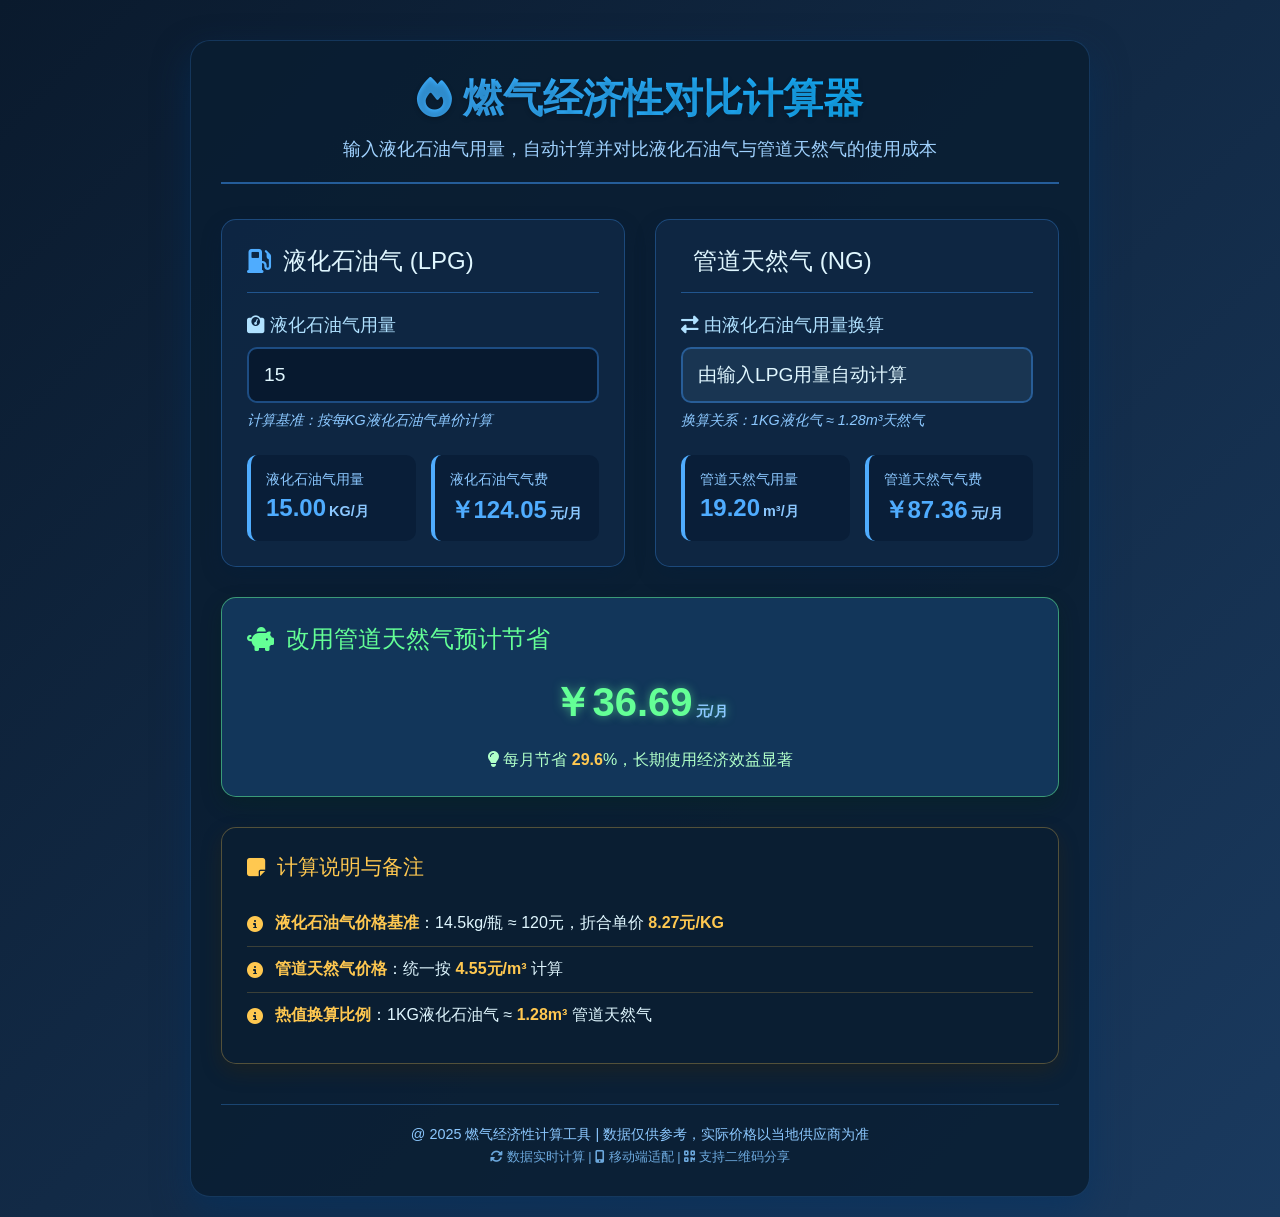
==== index.html @ 057650eb "Add files via upload" ====
<!DOCTYPE html>
<html lang="zh-CN">
<head>
    <meta http-equiv="Content-Type" content="text/html; charset=utf-8" />
    <meta charset="utf-8">
    <!-- 上面一行是标准写法，下面一行是针对旧IE的强声明 -->
    <!--[if IE]><meta http-equiv="X-UA-Compatible" content="IE=edge,chrome=1"><![endif]-->
    <meta name="viewport" content="width=device-width, initial-scale=1.0">
    <title>燃气经济性对比计算器</title>
    <link rel="stylesheet" href="https://cdnjs.cloudflare.com/ajax/libs/font-awesome/6.4.0/css/all.min.css">
    <!-- 引入外部CSS文件 -->
    <link rel="stylesheet" href="style.css">
</head>
<body>
    <div class="container">
        <div class="header">
            <h1><i class="fas fa-fire"></i> 燃气经济性对比计算器</h1>
            <p>输入液化石油气用量，自动计算并对比液化石油气与管道天然气的使用成本</p>
        </div>
        
        <div class="calculator-grid">
            <div class="card">
                <div class="card-title">
                    <i class="fas fa-gas-pump"></i> 液化石油气 (LPG)
                </div>
                
                <div class="input-group">
                    <label for="lpgAmount"><i class="fas fa-weight"></i> 液化石油气用量</label>
                    <input type="number" id="lpgAmount" placeholder="请输入每月使用量（KG）" min="0" step="0.1">
                    <div class="formula-note">计算基准：按每KG液化石油气单价计算</div>
                </div>
                
                <div class="result-grid">
                    <div class="result-item">
                        <div class="result-label">液化石油气用量</div>
                        <div class="result-value"><span id="lpgAmountResult">0</span><span class="result-unit">KG/月</span></div>
                    </div>
                    <div class="result-item">
                        <div class="result-label">液化石油气气费</div>
                        <div class="result-value">￥<span id="lpgCostResult">0.00</span><span class="result-unit">元/月</span></div>
                    </div>
                </div>
            </div>
            
            <div class="card">
                <div class="card-title">
                    <i class="fas fa-pipe"></i> 管道天然气 (NG)
                </div>
                
                <div class="input-group">
                    <label><i class="fas fa-exchange-alt"></i> 由液化石油气用量换算</label>
                    <input type="text" value="由输入LPG用量自动计算" disabled style="background: rgba(30, 60, 90, 0.7);">
                    <div class="formula-note">换算关系：1KG液化气 ≈ 1.28m³天然气</div>
                </div>
                
                <div class="result-grid">
                    <div class="result-item">
                        <div class="result-label">管道天然气用量</div>
                        <div class="result-value"><span id="ngAmountResult">0</span><span class="result-unit">m³/月</span></div>
                    </div>
                    <div class="result-item">
                        <div class="result-label">管道天然气气费</div>
                        <div class="result-value">￥<span id="ngCostResult">0.00</span><span class="result-unit">元/月</span></div>
                    </div>
                </div>
            </div>
        </div>
        
        <div class="savings-card">
            <div class="savings-title">
                <i class="fas fa-piggy-bank"></i> 改用管道天然气预计节省
            </div>
            <div class="savings-value">￥<span id="savingsResult">0.00</span><span class="result-unit">元/月</span></div>
            <div style="text-align: center; color: #b0ffc8;">
                <i class="fas fa-lightbulb"></i> 每月节省 <span class="highlight" id="savingsPercent">0</span>%，长期使用经济效益显著
            </div>
        </div>
        
        <div class="notes">
            <div class="notes-title">
                <i class="fas fa-sticky-note"></i> 计算说明与备注
            </div>
            <ul class="notes-list">
                <li>
                    <i class="fas fa-info-circle"></i>
                    <div>
                        <span class="highlight">液化石油气价格基准</span>：14.5kg/瓶 ≈ 120元，折合单价 <span class="highlight">8.27元/KG</span>
                    </div>
                </li>
                <li>
                    <i class="fas fa-info-circle"></i>
                    <div>
                        <span class="highlight">管道天然气价格</span>：统一按 <span class="highlight">4.55元/m³</span> 计算
                    </div>
                </li>
                <li>
                    <i class="fas fa-info-circle"></i>
                    <div>
                        <span class="highlight">热值换算比例</span>：1KG液化石油气 ≈ <span class="highlight">1.28m³</span> 管道天然气
                    </div>
                </li>
            </ul>
        </div>
        
        <div class="footer">
            <p>@ 2025 燃气经济性计算工具 | 数据仅供参考，实际价格以当地供应商为准</p>
            <p style="margin-top: 5px; font-size: 0.8rem; color: #6ca8dd;">
                <i class="fas fa-sync-alt"></i> 数据实时计算 | <i class="fas fa-mobile-alt"></i> 移动端适配 | <i class="fas fa-qrcode"></i> 支持二维码分享
            </p>
        </div>
    </div>

    <!-- 引入外部JavaScript文件 -->
    <script src="script.js"></script>
</body>
</html>
---- style.css ----
* {
    margin: 0;
    padding: 0;
    box-sizing: border-box;
    font-family: 'Segoe UI', 'Microsoft YaHei', sans-serif;
}

body {
    background: linear-gradient(135deg, #0a1a2d 0%, #1a3a5f 100%);
    color: #e0f7ff;
    min-height: 100vh;
    padding: 20px;
    display: flex;
    flex-direction: column;
    align-items: center;
}

.container {
    width: 100%;
    max-width: 900px;
    background: rgba(10, 30, 50, 0.85);
    border-radius: 20px;
    padding: 30px;
    box-shadow: 0 15px 35px rgba(0, 50, 100, 0.5);
    border: 1px solid rgba(64, 156, 255, 0.2);
    margin-top: 20px;
}

.header {
    text-align: center;
    margin-bottom: 35px;
    padding-bottom: 20px;
    border-bottom: 2px solid rgba(64, 156, 255, 0.5);
}

.header h1 {
    font-size: 2.5rem;
    margin-bottom: 10px;
    background: linear-gradient(90deg, #4facfe 0%, #00b3ff 100%);
    -webkit-background-clip: text;
    background-clip: text;
    color: transparent;
    text-shadow: 0 2px 5px rgba(0, 0, 0, 0.2);
}

.header p {
    color: #a0d2ff;
    font-size: 1.1rem;
    max-width: 700px;
    margin: 0 auto;
    line-height: 1.5;
}

.calculator-grid {
    display: grid;
    grid-template-columns: repeat(auto-fit, minmax(400px, 1fr));
    gap: 30px;
    margin-bottom: 30px;
}

.card {
    background: rgba(15, 40, 70, 0.8);
    border-radius: 15px;
    padding: 25px;
    border: 1px solid rgba(64, 156, 255, 0.3);
    transition: all 0.3s ease;
    box-shadow: 0 8px 20px rgba(0, 30, 60, 0.3);
}

.card:hover {
    transform: translateY(-5px);
    border-color: rgba(64, 156, 255, 0.6);
    box-shadow: 0 12px 25px rgba(0, 40, 80, 0.4);
}

.card-title {
    display: flex;
    align-items: center;
    font-size: 1.5rem;
    margin-bottom: 20px;
    padding-bottom: 15px;
    border-bottom: 1px solid rgba(64, 156, 255, 0.4);
}

.card-title i {
    margin-right: 12px;
    color: #4facfe;
}

.input-group {
    margin-bottom: 25px;
}

.input-group label {
    display: block;
    margin-bottom: 10px;
    color: #b0e1ff;
    font-weight: 500;
    font-size: 1.1rem;
}

.input-group input {
    width: 100%;
    padding: 15px;
    background: rgba(5, 20, 40, 0.7);
    border: 2px solid rgba(64, 156, 255, 0.4);
    border-radius: 10px;
    color: #e0f7ff;
    font-size: 1.2rem;
    transition: all 0.3s;
}

.input-group input:focus {
    outline: none;
    border-color: #4facfe;
    box-shadow: 0 0 0 3px rgba(79, 172, 254, 0.2);
}

.result-grid {
    display: grid;
    grid-template-columns: repeat(2, 1fr);
    gap: 15px;
    margin-top: 20px;
}

.result-item {
    background: rgba(5, 25, 50, 0.6);
    padding: 15px;
    border-radius: 10px;
    border-left: 4px solid #4facfe;
}

.result-label {
    font-size: 0.9rem;
    color: #8cc8ff;
    margin-bottom: 5px;
}

.result-value {
    font-size: 1.5rem;
    font-weight: 700;
    color: #4facfe;
}

.result-unit {
    font-size: 0.9rem;
    color: #8cc8ff;
    margin-left: 3px;
}

.savings-card {
    background: rgba(20, 60, 100, 0.8);
    border-radius: 15px;
    padding: 25px;
    border: 1px solid rgba(100, 255, 150, 0.3);
    margin-bottom: 30px;
    box-shadow: 0 8px 20px rgba(0, 40, 20, 0.3);
}

.savings-title {
    color: #64ff96;
    font-size: 1.5rem;
    margin-bottom: 20px;
    display: flex;
    align-items: center;
}

.savings-title i {
    margin-right: 12px;
}

.savings-value {
    font-size: 2.5rem;
    font-weight: 800;
    text-align: center;
    margin: 20px 0;
    color: #64ff96;
    text-shadow: 0 0 10px rgba(100, 255, 150, 0.5);
}

.notes {
    background: rgba(10, 30, 50, 0.9);
    border-radius: 15px;
    padding: 25px;
    border: 1px solid rgba(255, 200, 80, 0.3);
    box-shadow: 0 8px 20px rgba(60, 40, 0, 0.3);
}

.notes-title {
    color: #ffc850;
    font-size: 1.3rem;
    margin-bottom: 20px;
    display: flex;
    align-items: center;
}

.notes-title i {
    margin-right: 12px;
}

.notes-list {
    list-style-type: none;
}

.notes-list li {
    padding: 12px 0;
    border-bottom: 1px solid rgba(255, 200, 80, 0.2);
    display: flex;
    align-items: flex-start;
}

.notes-list li:last-child {
    border-bottom: none;
}

.notes-list i {
    color: #ffc850;
    margin-right: 12px;
    margin-top: 3px;
}

.footer {
    text-align: center;
    margin-top: 40px;
    color: #8cc8ff;
    font-size: 0.9rem;
    padding-top: 20px;
    border-top: 1px solid rgba(64, 156, 255, 0.3);
    width: 100%;
}

@media (max-width: 768px) {
    .calculator-grid {
        grid-template-columns: 1fr;
    }
    
    .container {
        padding: 20px;
    }
    
    .header h1 {
        font-size: 2rem;
    }
}

@media (max-width: 480px) {
    .result-grid {
        grid-template-columns: 1fr;
    }
    
    .savings-value {
        font-size: 2rem;
    }
}

.highlight {
    color: #ffc850;
    font-weight: 600;
}

.formula-note {
    font-size: 0.9rem;
    color: #8cc8ff;
    margin-top: 8px;
    font-style: italic;
}

/* ��������Ч�� */
@keyframes fadeInUp {
    from {
        opacity: 0;
        transform: translateY(30px);
    }
    to {
        opacity: 1;
        transform: translateY(0);
    }
}

.card, .savings-card, .notes {
    animation: fadeInUp 0.6s ease-out;
}

/* ���ض��� */
.loading {
    display: inline-block;
    width: 20px;
    height: 20px;
    border: 3px solid rgba(255,255,255,.3);
    border-radius: 50%;
    border-top-color: #4facfe;
    animation: spin 1s ease-in-out infinite;
}

@keyframes spin {
    to { transform: rotate(360deg); }
}
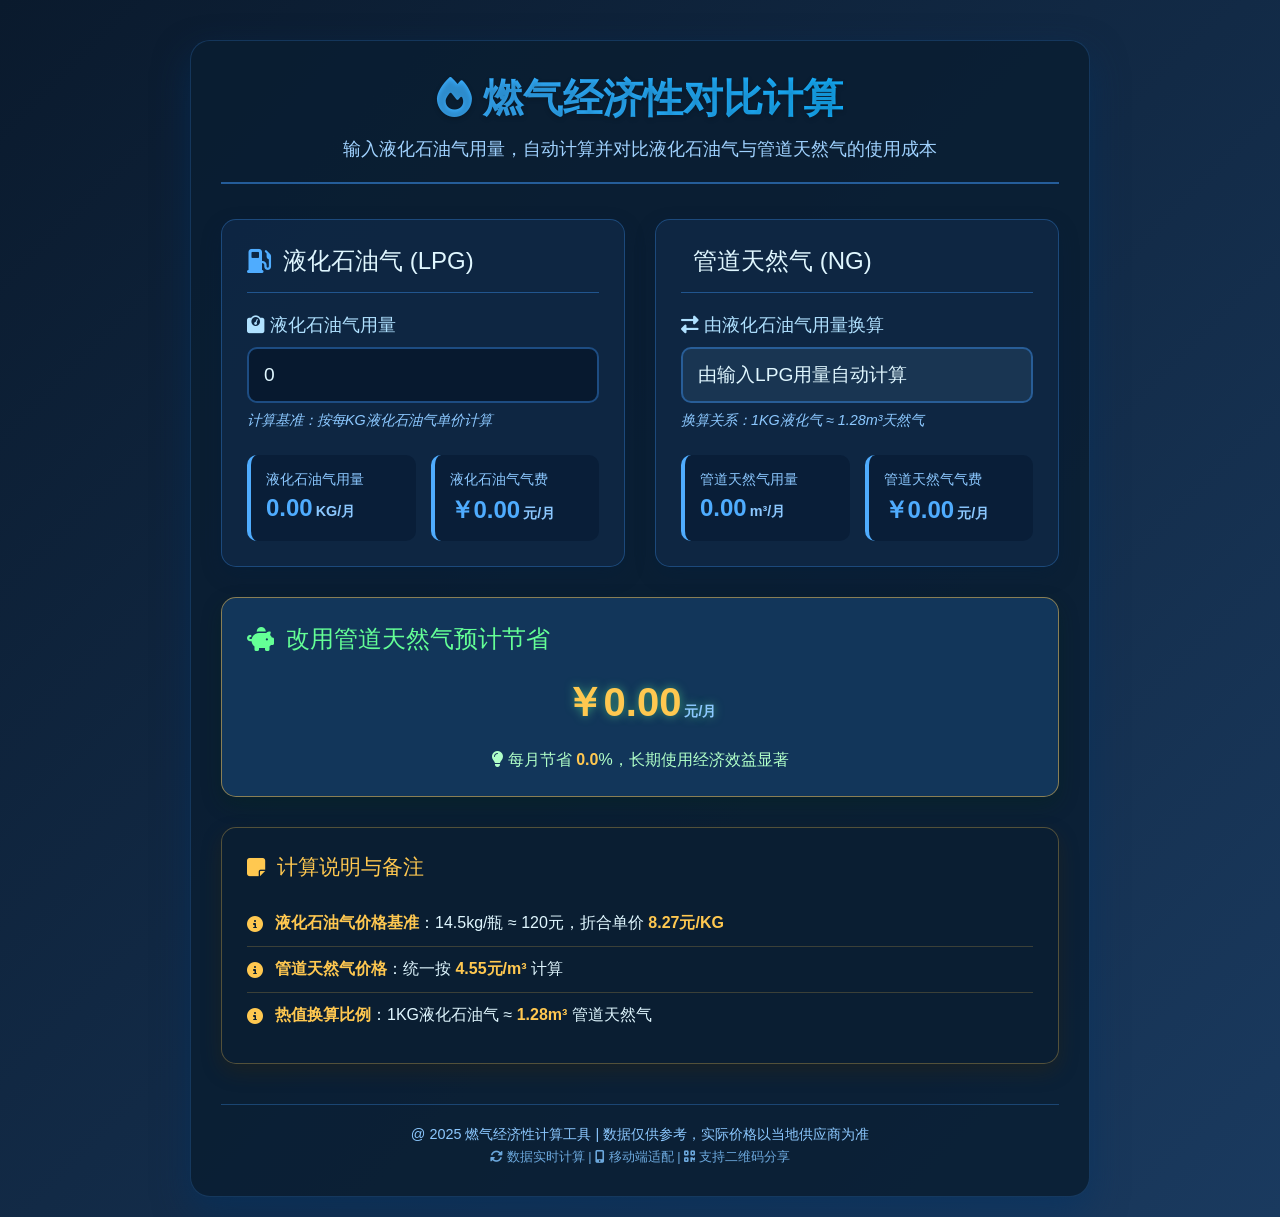
==== commit 3d035cbd: "Add files via upload" ====
--- a/index.html
+++ b/index.html
@@ -6,15 +6,281 @@
     <!-- 上面一行是标准写法，下面一行是针对旧IE的强声明 -->
     <!--[if IE]><meta http-equiv="X-UA-Compatible" content="IE=edge,chrome=1"><![endif]-->
     <meta name="viewport" content="width=device-width, initial-scale=1.0">
-    <title>燃气经济性对比计算器</title>
+    <title>燃气经济性对比计算</title>
     <link rel="stylesheet" href="https://cdnjs.cloudflare.com/ajax/libs/font-awesome/6.4.0/css/all.min.css">
-    <!-- 引入外部CSS文件 -->
-    <link rel="stylesheet" href="style.css">
+    <style>
+        * {
+            margin: 0;
+            padding: 0;
+            box-sizing: border-box;
+            font-family: 'Segoe UI', 'Microsoft YaHei', sans-serif;
+        }
+        
+        body {
+            background: linear-gradient(135deg, #0a1a2d 0%, #1a3a5f 100%);
+            color: #e0f7ff;
+            min-height: 100vh;
+            padding: 20px;
+            display: flex;
+            flex-direction: column;
+            align-items: center;
+        }
+        
+        .container {
+            width: 100%;
+            max-width: 900px;
+            background: rgba(10, 30, 50, 0.85);
+            border-radius: 20px;
+            padding: 30px;
+            box-shadow: 0 15px 35px rgba(0, 50, 100, 0.5);
+            border: 1px solid rgba(64, 156, 255, 0.2);
+            margin-top: 20px;
+        }
+        
+        .header {
+            text-align: center;
+            margin-bottom: 35px;
+            padding-bottom: 20px;
+            border-bottom: 2px solid rgba(64, 156, 255, 0.5);
+        }
+        
+        .header h1 {
+            font-size: 2.5rem;
+            margin-bottom: 10px;
+            background: linear-gradient(90deg, #4facfe 0%, #00b3ff 100%);
+            -webkit-background-clip: text;
+            background-clip: text;
+            color: transparent;
+            text-shadow: 0 2px 5px rgba(0, 0, 0, 0.2);
+        }
+        
+        .header p {
+            color: #a0d2ff;
+            font-size: 1.1rem;
+            max-width: 700px;
+            margin: 0 auto;
+            line-height: 1.5;
+        }
+        
+        .calculator-grid {
+            display: grid;
+            grid-template-columns: repeat(auto-fit, minmax(400px, 1fr));
+            gap: 30px;
+            margin-bottom: 30px;
+        }
+        
+        .card {
+            background: rgba(15, 40, 70, 0.8);
+            border-radius: 15px;
+            padding: 25px;
+            border: 1px solid rgba(64, 156, 255, 0.3);
+            transition: all 0.3s ease;
+            box-shadow: 0 8px 20px rgba(0, 30, 60, 0.3);
+        }
+        
+        .card:hover {
+            transform: translateY(-5px);
+            border-color: rgba(64, 156, 255, 0.6);
+            box-shadow: 0 12px 25px rgba(0, 40, 80, 0.4);
+        }
+        
+        .card-title {
+            display: flex;
+            align-items: center;
+            font-size: 1.5rem;
+            margin-bottom: 20px;
+            padding-bottom: 15px;
+            border-bottom: 1px solid rgba(64, 156, 255, 0.4);
+        }
+        
+        .card-title i {
+            margin-right: 12px;
+            color: #4facfe;
+        }
+        
+        .input-group {
+            margin-bottom: 25px;
+        }
+        
+        .input-group label {
+            display: block;
+            margin-bottom: 10px;
+            color: #b0e1ff;
+            font-weight: 500;
+            font-size: 1.1rem;
+        }
+        
+        .input-group input {
+            width: 100%;
+            padding: 15px;
+            background: rgba(5, 20, 40, 0.7);
+            border: 2px solid rgba(64, 156, 255, 0.4);
+            border-radius: 10px;
+            color: #e0f7ff;
+            font-size: 1.2rem;
+            transition: all 0.3s;
+        }
+        
+        .input-group input:focus {
+            outline: none;
+            border-color: #4facfe;
+            box-shadow: 0 0 0 3px rgba(79, 172, 254, 0.2);
+        }
+        
+        .result-grid {
+            display: grid;
+            grid-template-columns: repeat(2, 1fr);
+            gap: 15px;
+            margin-top: 20px;
+        }
+        
+        .result-item {
+            background: rgba(5, 25, 50, 0.6);
+            padding: 15px;
+            border-radius: 10px;
+            border-left: 4px solid #4facfe;
+        }
+        
+        .result-label {
+            font-size: 0.9rem;
+            color: #8cc8ff;
+            margin-bottom: 5px;
+        }
+        
+        .result-value {
+            font-size: 1.5rem;
+            font-weight: 700;
+            color: #4facfe;
+        }
+        
+        .result-unit {
+            font-size: 0.9rem;
+            color: #8cc8ff;
+            margin-left: 3px;
+        }
+        
+        .savings-card {
+            background: rgba(20, 60, 100, 0.8);
+            border-radius: 15px;
+            padding: 25px;
+            border: 1px solid rgba(100, 255, 150, 0.3);
+            margin-bottom: 30px;
+            box-shadow: 0 8px 20px rgba(0, 40, 20, 0.3);
+        }
+        
+        .savings-title {
+            color: #64ff96;
+            font-size: 1.5rem;
+            margin-bottom: 20px;
+            display: flex;
+            align-items: center;
+        }
+        
+        .savings-title i {
+            margin-right: 12px;
+        }
+        
+        .savings-value {
+            font-size: 2.5rem;
+            font-weight: 800;
+            text-align: center;
+            margin: 20px 0;
+            color: #64ff96;
+            text-shadow: 0 0 10px rgba(100, 255, 150, 0.5);
+        }
+        
+        .notes {
+            background: rgba(10, 30, 50, 0.9);
+            border-radius: 15px;
+            padding: 25px;
+            border: 1px solid rgba(255, 200, 80, 0.3);
+            box-shadow: 0 8px 20px rgba(60, 40, 0, 0.3);
+        }
+        
+        .notes-title {
+            color: #ffc850;
+            font-size: 1.3rem;
+            margin-bottom: 20px;
+            display: flex;
+            align-items: center;
+        }
+        
+        .notes-title i {
+            margin-right: 12px;
+        }
+        
+        .notes-list {
+            list-style-type: none;
+        }
+        
+        .notes-list li {
+            padding: 12px 0;
+            border-bottom: 1px solid rgba(255, 200, 80, 0.2);
+            display: flex;
+            align-items: flex-start;
+        }
+        
+        .notes-list li:last-child {
+            border-bottom: none;
+        }
+        
+        .notes-list i {
+            color: #ffc850;
+            margin-right: 12px;
+            margin-top: 3px;
+        }
+        
+        .footer {
+            text-align: center;
+            margin-top: 40px;
+            color: #8cc8ff;
+            font-size: 0.9rem;
+            padding-top: 20px;
+            border-top: 1px solid rgba(64, 156, 255, 0.3);
+            width: 100%;
+        }
+        
+        @media (max-width: 768px) {
+            .calculator-grid {
+                grid-template-columns: 1fr;
+            }
+            
+            .container {
+                padding: 20px;
+            }
+            
+            .header h1 {
+                font-size: 2rem;
+            }
+        }
+        
+        @media (max-width: 480px) {
+            .result-grid {
+                grid-template-columns: 1fr;
+            }
+            
+            .savings-value {
+                font-size: 2rem;
+            }
+        }
+        
+        .highlight {
+            color: #ffc850;
+            font-weight: 600;
+        }
+        
+        .formula-note {
+            font-size: 0.9rem;
+            color: #8cc8ff;
+            margin-top: 8px;
+            font-style: italic;
+        }
+    </style>
 </head>
 <body>
     <div class="container">
         <div class="header">
-            <h1><i class="fas fa-fire"></i> 燃气经济性对比计算器</h1>
+            <h1><i class="fas fa-fire"></i> 燃气经济性对比计算</h1>
             <p>输入液化石油气用量，自动计算并对比液化石油气与管道天然气的使用成本</p>
         </div>
         
@@ -110,7 +376,127 @@
         </div>
     </div>
 
-    <!-- 引入外部JavaScript文件 -->
-    <script src="script.js"></script>
+    <script>
+        // 获取输入元素和结果元素
+        const lpgAmountInput = document.getElementById('lpgAmount');
+        const lpgAmountResult = document.getElementById('lpgAmountResult');
+        const lpgCostResult = document.getElementById('lpgCostResult');
+        const ngAmountResult = document.getElementById('ngAmountResult');
+        const ngCostResult = document.getElementById('ngCostResult');
+        const savingsResult = document.getElementById('savingsResult');
+        const savingsPercent = document.getElementById('savingsPercent');
+        
+        // 计算常数
+        const LPG_PRICE_PER_KG = 8.27; // 液化石油气单价：元/KG
+        const NG_PRICE_PER_CUBIC = 4.55; // 管道天然气单价：元/m³
+        const CONVERSION_RATE = 1.28; // 1KG液化石油气 ≈ 1.28m3天然气
+        
+        // 格式化数字，保留两位小数
+        function formatNumber(num) {
+            return num.toFixed(2).replace(/\B(?=(\d{3})+(?!\d))/g, ',');
+        }
+        
+        // 计算并更新所有结果
+        function calculateResults() {
+            // 获取输入值，如果为空或无效则设为0
+            const lpgAmount = parseFloat(lpgAmountInput.value) || 0;
+            
+            // 液化石油气计算结果
+            const lpgCost = lpgAmount * LPG_PRICE_PER_KG;
+            
+            // 管道天然气计算结果
+            const ngAmount = lpgAmount * CONVERSION_RATE;
+            const ngCost = ngAmount * NG_PRICE_PER_CUBIC;
+            
+            // 节省费用计算
+            const savings = lpgCost - ngCost;
+            const savingsPercentage = lpgCost > 0 ? ((savings / lpgCost) * 100) : 0;
+            
+            // 更新页面显示
+            lpgAmountResult.textContent = formatNumber(lpgAmount);
+            lpgCostResult.textContent = formatNumber(lpgCost);
+            ngAmountResult.textContent = formatNumber(ngAmount);
+            ngCostResult.textContent = formatNumber(ngCost);
+            savingsResult.textContent = formatNumber(savings);
+            savingsPercent.textContent = savingsPercentage.toFixed(1);
+            
+            // 根据节省费用调整颜色
+            const savingsElement = document.querySelector('.savings-value');
+            if (savings > 0) {
+                savingsElement.style.color = '#64ff96';
+                document.querySelector('.savings-card').style.borderColor = 'rgba(100, 255, 150, 0.5)';
+            } else if (savings < 0) {
+                savingsElement.style.color = '#ff6464';
+                document.querySelector('.savings-card').style.borderColor = 'rgba(255, 100, 100, 0.5)';
+            } else {
+                savingsElement.style.color = '#ffc850';
+                document.querySelector('.savings-card').style.borderColor = 'rgba(255, 200, 80, 0.5)';
+            }
+        }
+        
+        // 添加输入事件监听
+        lpgAmountInput.addEventListener('input', calculateResults);
+        
+        // 添加键盘快捷键支持
+        document.addEventListener('keydown', function(event) {
+            // Ctrl + R 重置输入
+            if (event.ctrlKey && event.key === 'r') {
+                event.preventDefault();
+                lpgAmountInput.value = '';
+                calculateResults();
+            }
+            
+            // 上/下箭头增加/减少输入值
+            if (event.target === lpgAmountInput) {
+                if (event.key === 'ArrowUp') {
+                    event.preventDefault();
+                    const currentValue = parseFloat(lpgAmountInput.value) || 0;
+                    lpgAmountInput.value = currentValue + 1;
+                    calculateResults();
+                } else if (event.key === 'ArrowDown') {
+                    event.preventDefault();
+                    const currentValue = parseFloat(lpgAmountInput.value) || 0;
+                    lpgAmountInput.value = Math.max(0, currentValue - 1);
+                    calculateResults();
+                }
+            }
+        });
+        
+        // 页面加载时初始化计算
+        document.addEventListener('DOMContentLoaded', function() {
+            // 设置一个示例初始值，方便演示
+            lpgAmountInput.value = '0';
+            calculateResults();
+            
+            // 添加输入框焦点效果
+            lpgAmountInput.addEventListener('focus', function() {
+                this.select();
+            });
+        });
+        
+        // 添加移动端触摸支持
+        let touchStartY = 0;
+        lpgAmountInput.addEventListener('touchstart', function(event) {
+            touchStartY = event.touches[0].clientY;
+        });
+        
+        lpgAmountInput.addEventListener('touchend', function(event) {
+            const touchEndY = event.changedTouches[0].clientY;
+            const diff = touchStartY - touchEndY;
+            const currentValue = parseFloat(lpgAmountInput.value) || 0;
+            
+            // 如果上下滑动距离大于10px，则调整数值
+            if (Math.abs(diff) > 10) {
+                if (diff > 0) {
+                    // 向上滑动，增加数值
+                    lpgAmountInput.value = currentValue + 1;
+                } else {
+                    // 向下滑动，减少数值
+                    lpgAmountInput.value = Math.max(0, currentValue - 1);
+                }
+                calculateResults();
+            }
+        });
+    </script>
 </body>
 </html>
